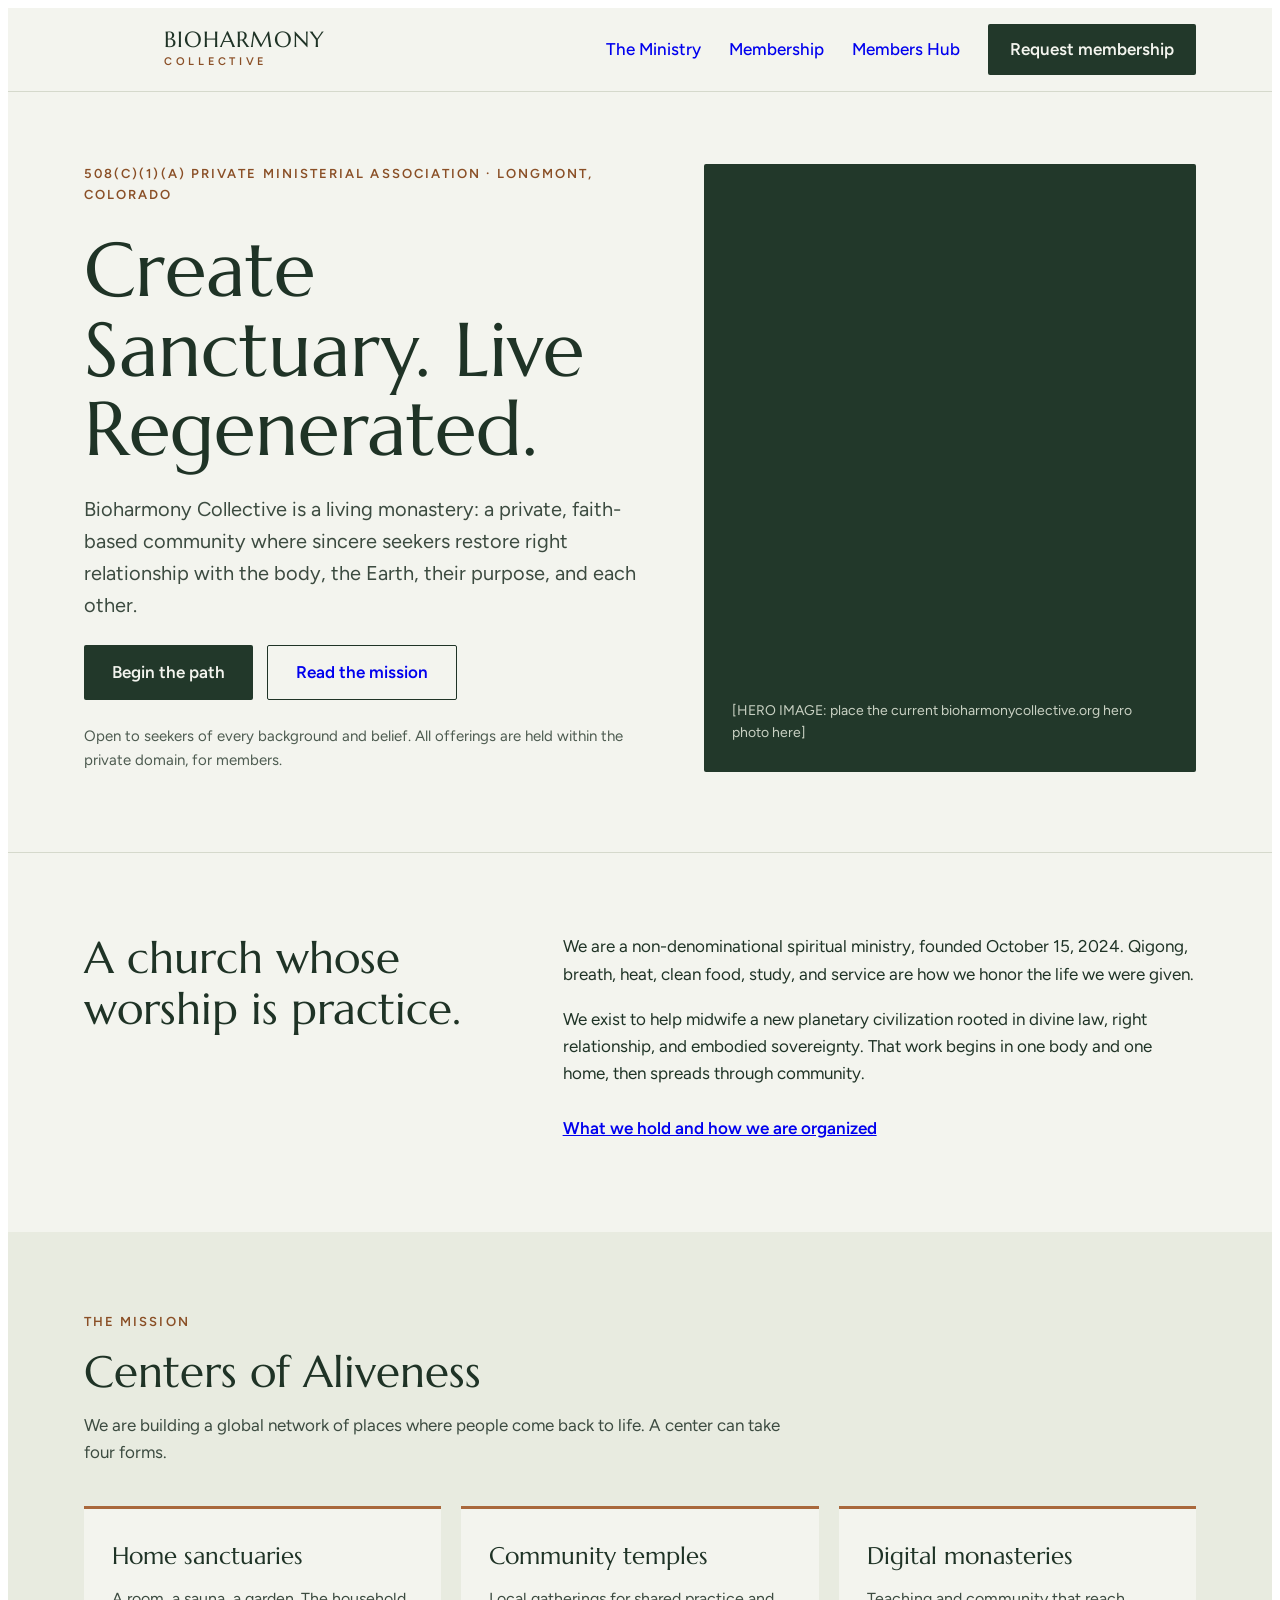
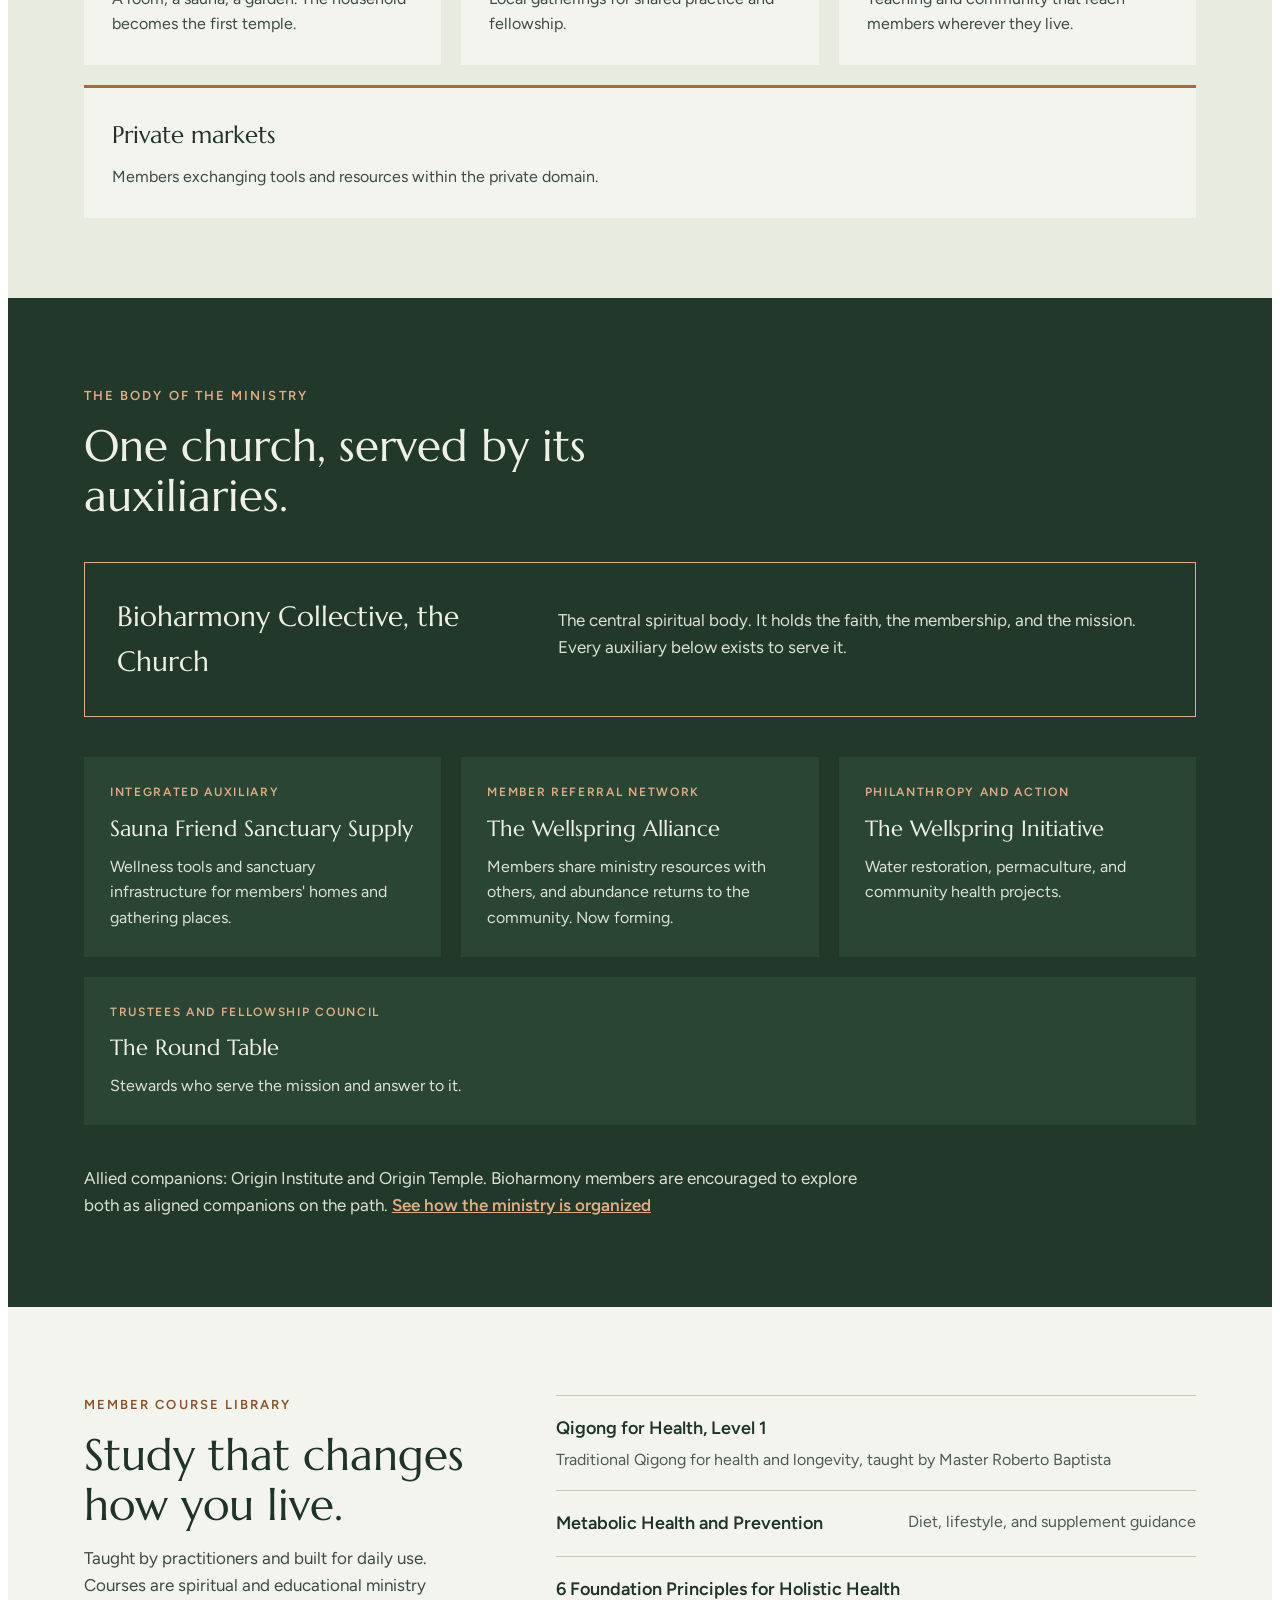
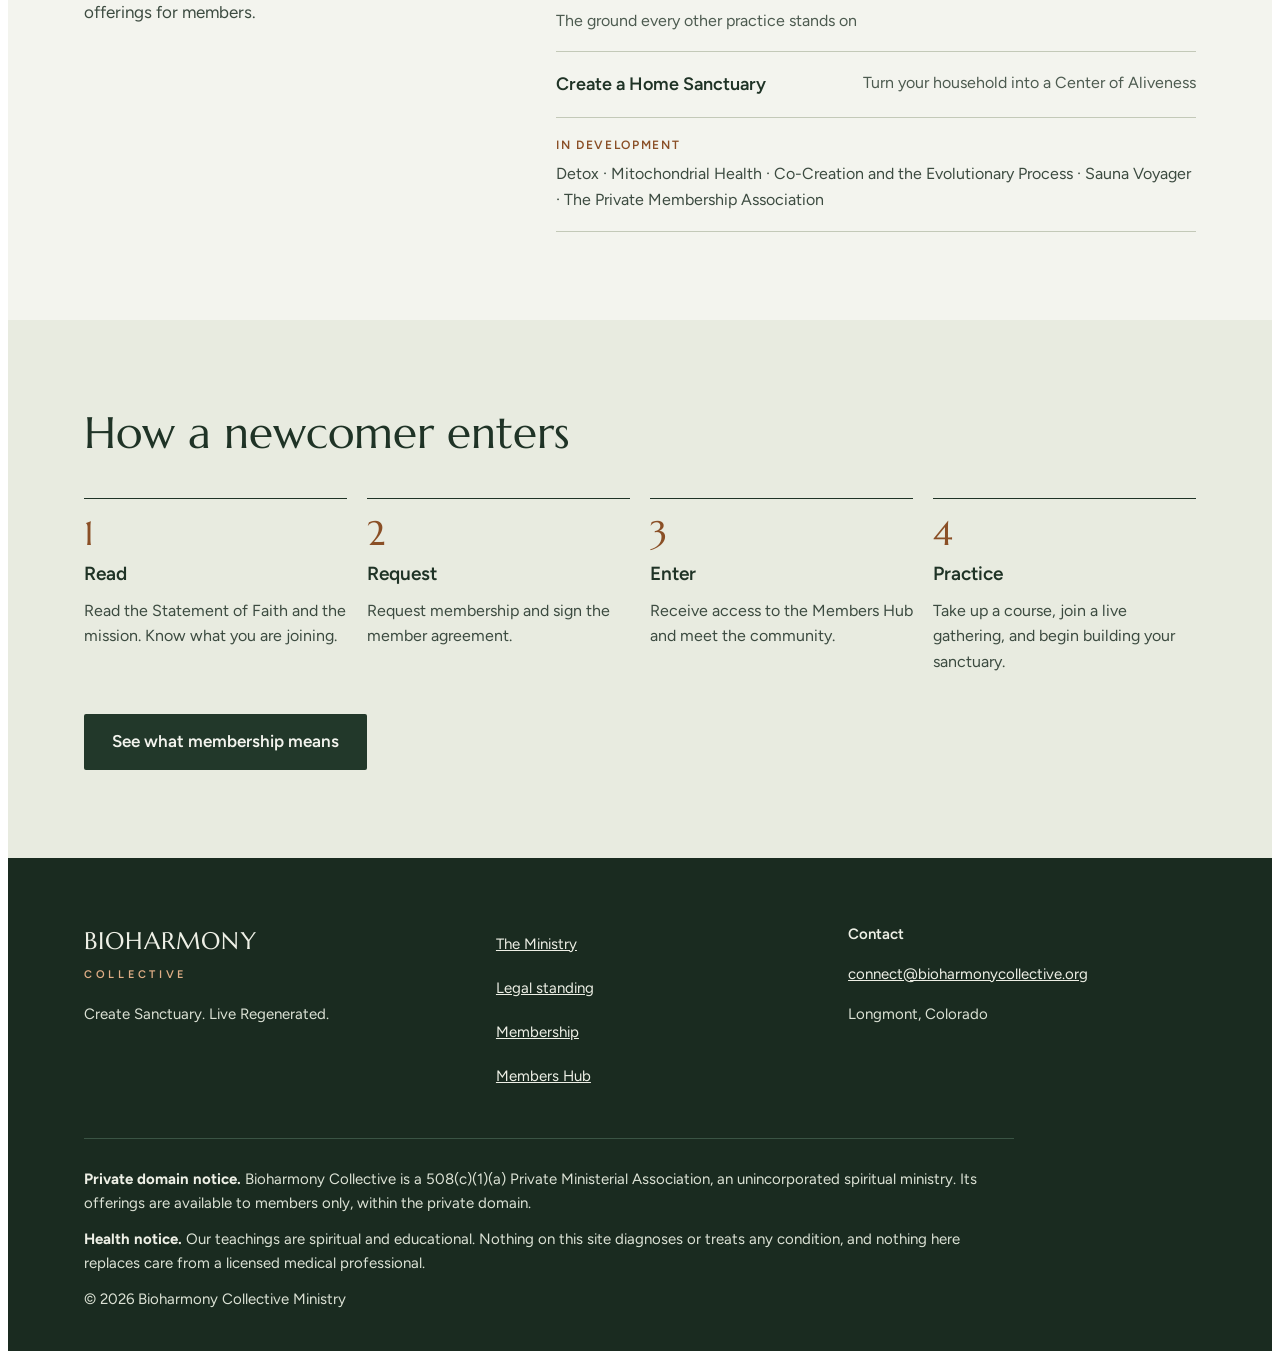
==== index.html @ bfe524b6 "Add Bioharmony Collective site pages and docs" ====
<!doctype html>
<html lang="en">
<head>
<meta charset="utf-8">
<meta name="viewport" content="width=device-width, initial-scale=1">
<title>Bioharmony Collective | Create Sanctuary. Live Regenerated.</title>
<meta name="robots" content="noindex">
<meta name="description" content="Bioharmony Collective is a 508(c)(1)(a) Private Ministerial Association in Longmont, Colorado: a living monastery for sincere seekers.">
<link rel="icon" type="image/png" href="assets/bhc-mark.png">
<link rel="preconnect" href="https://fonts.googleapis.com">
<link rel="preconnect" href="https://fonts.gstatic.com" crossorigin>
<link rel="stylesheet" href="https://fonts.googleapis.com/css2?family=Marcellus&family=Figtree:wght@400;500;600&display=swap">
<link rel="stylesheet" href="assets/site.css">
</head>
<body>
<div style="font-family: Figtree, 'Helvetica Neue', Arial, sans-serif; color: #1F3326; background: #F3F4EE; font-size: 17px; line-height: 1.6">

<header style="display: flex; flex-wrap: wrap; align-items: center; justify-content: space-between; gap: 12px 32px; padding: 16px 6%; border-bottom: 1px solid #D5D9CC">
<a href="index.html" style="display: flex; align-items: center; gap: 12px; text-decoration: none; min-height: 44px">
<img src="assets/bhc-mark.png" alt="" style="width: 68px; height: auto">
<span style="display: flex; flex-direction: column; gap: 2px">
<span style="font-family: Marcellus, Georgia, serif; font-size: 22px; letter-spacing: 0.05em; line-height: 1; color: #1F3326">BIOHARMONY</span>
<span style="font-size: 11px; font-weight: 600; letter-spacing: 0.34em; color: #8A4F26">COLLECTIVE</span>
</span>
</a>
<nav aria-label="Main" style="display: flex; flex-wrap: wrap; align-items: center; gap: 4px 28px">
<a href="ministry.html" style="padding: 12px 0; text-decoration: none; font-weight: 500">The Ministry</a>
<a href="membership.html" style="padding: 12px 0; text-decoration: none; font-weight: 500">Membership</a>
<a href="https://portal.bioharmonycollective.org" style="padding: 12px 0; text-decoration: none; font-weight: 500">Members Hub</a>
<a href="membership.html#request" style="padding: 12px 22px; text-decoration: none; font-weight: 600; background: #22382A; color: #F3F4EE; border-radius: 2px">Request membership</a>
</nav>
</header>

<section style="display: flex; flex-wrap: wrap; align-items: stretch; gap: 48px; padding: 72px 6% 80px">
<div style="flex: 1 1 460px; min-width: 0; display: flex; flex-direction: column; gap: 24px; justify-content: center">
<p style="margin: 0; font-size: 13px; font-weight: 600; letter-spacing: 0.16em; text-transform: uppercase; color: #8A4F26">508(c)(1)(a) Private Ministerial Association · Longmont, Colorado</p>
<h1 style="margin: 0; font-family: Marcellus, Georgia, serif; font-weight: 400; font-size: clamp(40px, 6vw, 76px); line-height: 1.05; text-wrap: balance">Create Sanctuary. Live Regenerated.</h1>
<p style="margin: 0; font-size: 20px; max-width: 34em; color: #3C4B40">Bioharmony Collective is a living monastery: a private, faith-based community where sincere seekers restore right relationship with the body, the Earth, their purpose, and each other.</p>
<div style="display: flex; flex-wrap: wrap; gap: 14px">
<a href="membership.html" style="padding: 14px 28px; text-decoration: none; font-weight: 600; background: #22382A; color: #F3F4EE; border-radius: 2px">Begin the path</a>
<a href="ministry.html" style="padding: 13px 28px; text-decoration: none; font-weight: 600; border: 1px solid #1F3326; border-radius: 2px">Read the mission</a>
</div>
<p style="margin: 0; font-size: 15px; color: #4D5B50; max-width: 36em">Open to seekers of every background and belief. All offerings are held within the private domain, for members.</p>
</div>
<div style="flex: 1 1 380px; min-width: 0; min-height: 440px; background: #22382A; border-radius: 2px; display: flex; align-items: flex-end; padding: 28px; box-sizing: border-box">
<p style="margin: 0; font-size: 14px; color: #C9D1C3">[HERO IMAGE: place the current bioharmonycollective.org hero photo here]</p>
</div>
</section>

<section style="display: flex; flex-wrap: wrap; gap: 32px 72px; padding: 80px 6%; border-top: 1px solid #D5D9CC">
<h2 style="flex: 1 1 320px; min-width: 0; margin: 0; font-family: Marcellus, Georgia, serif; font-weight: 400; font-size: clamp(30px, 3.6vw, 44px); line-height: 1.15; text-wrap: balance">A church whose worship is practice.</h2>
<div style="flex: 2 1 460px; min-width: 0; display: flex; flex-direction: column; gap: 18px; max-width: 40em">
<p style="margin: 0">We are a non-denominational spiritual ministry, founded October 15, 2024. Qigong, breath, heat, clean food, study, and service are how we honor the life we were given.</p>
<p style="margin: 0">We exist to help midwife a new planetary civilization rooted in divine law, right relationship, and embodied sovereignty. That work begins in one body and one home, then spreads through community.</p>
<a href="ministry.html" style="font-weight: 600; padding: 10px 0">What we hold and how we are organized</a>
</div>
</section>

<section style="padding: 80px 6%; background: #E8EBE0; display: flex; flex-direction: column; gap: 40px">
<div style="display: flex; flex-direction: column; gap: 14px; max-width: 42em">
<p style="margin: 0; font-size: 13px; font-weight: 600; letter-spacing: 0.16em; text-transform: uppercase; color: #8A4F26">The mission</p>
<h2 style="margin: 0; font-family: Marcellus, Georgia, serif; font-weight: 400; font-size: clamp(30px, 3.6vw, 44px); line-height: 1.15">Centers of Aliveness</h2>
<p style="margin: 0; color: #3C4B40">We are building a global network of places where people come back to life. A center can take four forms.</p>
</div>
<div style="display: flex; flex-wrap: wrap; gap: 20px">
<div style="flex: 1 1 230px; min-width: 0; background: #F3F4EE; padding: 28px; border-top: 3px solid #A9683C; display: flex; flex-direction: column; gap: 10px">
<h3 style="margin: 0; font-family: Marcellus, Georgia, serif; font-weight: 400; font-size: 24px">Home sanctuaries</h3>
<p style="margin: 0; font-size: 16px; color: #3C4B40">A room, a sauna, a garden. The household becomes the first temple.</p>
</div>
<div style="flex: 1 1 230px; min-width: 0; background: #F3F4EE; padding: 28px; border-top: 3px solid #A9683C; display: flex; flex-direction: column; gap: 10px">
<h3 style="margin: 0; font-family: Marcellus, Georgia, serif; font-weight: 400; font-size: 24px">Community temples</h3>
<p style="margin: 0; font-size: 16px; color: #3C4B40">Local gatherings for shared practice and fellowship.</p>
</div>
<div style="flex: 1 1 230px; min-width: 0; background: #F3F4EE; padding: 28px; border-top: 3px solid #A9683C; display: flex; flex-direction: column; gap: 10px">
<h3 style="margin: 0; font-family: Marcellus, Georgia, serif; font-weight: 400; font-size: 24px">Digital monasteries</h3>
<p style="margin: 0; font-size: 16px; color: #3C4B40">Teaching and community that reach members wherever they live.</p>
</div>
<div style="flex: 1 1 230px; min-width: 0; background: #F3F4EE; padding: 28px; border-top: 3px solid #A9683C; display: flex; flex-direction: column; gap: 10px">
<h3 style="margin: 0; font-family: Marcellus, Georgia, serif; font-weight: 400; font-size: 24px">Private markets</h3>
<p style="margin: 0; font-size: 16px; color: #3C4B40">Members exchanging tools and resources within the private domain.</p>
</div>
</div>
</section>

<section style="padding: 88px 6%; background: #22382A; color: #EEF0E6; display: flex; flex-direction: column; gap: 40px">
<div style="display: flex; flex-direction: column; gap: 14px; max-width: 42em">
<p style="margin: 0; font-size: 13px; font-weight: 600; letter-spacing: 0.16em; text-transform: uppercase; color: #E0AE86">The body of the ministry</p>
<h2 style="margin: 0; font-family: Marcellus, Georgia, serif; font-weight: 400; font-size: clamp(30px, 3.6vw, 44px); line-height: 1.15">One church, served by its auxiliaries.</h2>
</div>
<div style="border: 1px solid #E0AE86; padding: 32px; display: flex; flex-wrap: wrap; gap: 12px 48px; align-items: baseline">
<h3 style="flex: 1 1 280px; min-width: 0; margin: 0; font-family: Marcellus, Georgia, serif; font-weight: 400; font-size: 28px">Bioharmony Collective, the Church</h3>
<p style="flex: 2 1 380px; min-width: 0; margin: 0; color: #DCE2D5">The central spiritual body. It holds the faith, the membership, and the mission. Every auxiliary below exists to serve it.</p>
</div>
<div style="display: flex; flex-wrap: wrap; gap: 20px">
<div style="flex: 1 1 240px; min-width: 0; background: #2B4534; padding: 26px; display: flex; flex-direction: column; gap: 8px">
<p style="margin: 0; font-size: 12px; font-weight: 600; letter-spacing: 0.14em; text-transform: uppercase; color: #E0AE86">Integrated auxiliary</p>
<h3 style="margin: 0; font-family: Marcellus, Georgia, serif; font-weight: 400; font-size: 22px">Sauna Friend Sanctuary Supply</h3>
<p style="margin: 0; font-size: 16px; color: #DCE2D5">Wellness tools and sanctuary infrastructure for members' homes and gathering places.</p>
</div>
<div style="flex: 1 1 240px; min-width: 0; background: #2B4534; padding: 26px; display: flex; flex-direction: column; gap: 8px">
<p style="margin: 0; font-size: 12px; font-weight: 600; letter-spacing: 0.14em; text-transform: uppercase; color: #E0AE86">Member referral network</p>
<h3 style="margin: 0; font-family: Marcellus, Georgia, serif; font-weight: 400; font-size: 22px">The Wellspring Alliance</h3>
<p style="margin: 0; font-size: 16px; color: #DCE2D5">Members share ministry resources with others, and abundance returns to the community. Now forming.</p>
</div>
<div style="flex: 1 1 240px; min-width: 0; background: #2B4534; padding: 26px; display: flex; flex-direction: column; gap: 8px">
<p style="margin: 0; font-size: 12px; font-weight: 600; letter-spacing: 0.14em; text-transform: uppercase; color: #E0AE86">Philanthropy and action</p>
<h3 style="margin: 0; font-family: Marcellus, Georgia, serif; font-weight: 400; font-size: 22px">The Wellspring Initiative</h3>
<p style="margin: 0; font-size: 16px; color: #DCE2D5">Water restoration, permaculture, and community health projects.</p>
</div>
<div style="flex: 1 1 240px; min-width: 0; background: #2B4534; padding: 26px; display: flex; flex-direction: column; gap: 8px">
<p style="margin: 0; font-size: 12px; font-weight: 600; letter-spacing: 0.14em; text-transform: uppercase; color: #E0AE86">Trustees and Fellowship Council</p>
<h3 style="margin: 0; font-family: Marcellus, Georgia, serif; font-weight: 400; font-size: 22px">The Round Table</h3>
<p style="margin: 0; font-size: 16px; color: #DCE2D5">Stewards who serve the mission and answer to it.</p>
</div>
</div>
<p style="margin: 0; max-width: 46em; color: #DCE2D5">Allied companions: Origin Institute and Origin Temple. Bioharmony members are encouraged to explore both as aligned companions on the path. <a href="ministry.html#structure" style="color: #E0AE86; font-weight: 600">See how the ministry is organized</a></p>
</section>

<section style="display: flex; flex-wrap: wrap; gap: 40px 72px; padding: 88px 6%">
<div style="flex: 1 1 320px; min-width: 0; display: flex; flex-direction: column; gap: 14px">
<p style="margin: 0; font-size: 13px; font-weight: 600; letter-spacing: 0.16em; text-transform: uppercase; color: #8A4F26">Member course library</p>
<h2 style="margin: 0; font-family: Marcellus, Georgia, serif; font-weight: 400; font-size: clamp(30px, 3.6vw, 44px); line-height: 1.15; text-wrap: balance">Study that changes how you live.</h2>
<p style="margin: 0; color: #3C4B40">Taught by practitioners and built for daily use. Courses are spiritual and educational ministry offerings for members.</p>
</div>
<div style="flex: 2 1 480px; min-width: 0; display: flex; flex-direction: column">
<div style="display: flex; flex-wrap: wrap; justify-content: space-between; gap: 4px 24px; padding: 18px 0; border-top: 1px solid #C3C9B8">
<h3 style="margin: 0; font-size: 18px; font-weight: 600">Qigong for Health, Level 1</h3>
<p style="margin: 0; font-size: 16px; color: #4D5B50">Traditional Qigong for health and longevity, taught by Master Roberto Baptista</p>
</div>
<div style="display: flex; flex-wrap: wrap; justify-content: space-between; gap: 4px 24px; padding: 18px 0; border-top: 1px solid #C3C9B8">
<h3 style="margin: 0; font-size: 18px; font-weight: 600">Metabolic Health and Prevention</h3>
<p style="margin: 0; font-size: 16px; color: #4D5B50">Diet, lifestyle, and supplement guidance</p>
</div>
<div style="display: flex; flex-wrap: wrap; justify-content: space-between; gap: 4px 24px; padding: 18px 0; border-top: 1px solid #C3C9B8">
<h3 style="margin: 0; font-size: 18px; font-weight: 600">6 Foundation Principles for Holistic Health</h3>
<p style="margin: 0; font-size: 16px; color: #4D5B50">The ground every other practice stands on</p>
</div>
<div style="display: flex; flex-wrap: wrap; justify-content: space-between; gap: 4px 24px; padding: 18px 0; border-top: 1px solid #C3C9B8">
<h3 style="margin: 0; font-size: 18px; font-weight: 600">Create a Home Sanctuary</h3>
<p style="margin: 0; font-size: 16px; color: #4D5B50">Turn your household into a Center of Aliveness</p>
</div>
<div style="display: flex; flex-direction: column; gap: 6px; padding: 18px 0; border-top: 1px solid #C3C9B8; border-bottom: 1px solid #C3C9B8">
<p style="margin: 0; font-size: 12px; font-weight: 600; letter-spacing: 0.14em; text-transform: uppercase; color: #8A4F26">In development</p>
<p style="margin: 0; font-size: 16px; color: #3C4B40">Detox · Mitochondrial Health · Co-Creation and the Evolutionary Process · Sauna Voyager · The Private Membership Association</p>
</div>
</div>
</section>

<section style="padding: 88px 6%; background: #E8EBE0; display: flex; flex-direction: column; gap: 40px">
<h2 style="margin: 0; font-family: Marcellus, Georgia, serif; font-weight: 400; font-size: clamp(30px, 3.6vw, 44px); line-height: 1.15">How a newcomer enters</h2>
<ol style="margin: 0; padding: 0; list-style: none; display: flex; flex-wrap: wrap; gap: 20px">
<li style="flex: 1 1 230px; min-width: 0; display: flex; flex-direction: column; gap: 8px; border-top: 1px solid #1F3326; padding-top: 18px">
<span style="font-family: Marcellus, Georgia, serif; font-size: 34px; color: #8A4F26; line-height: 1">1</span>
<h3 style="margin: 0; font-size: 19px; font-weight: 600">Read</h3>
<p style="margin: 0; font-size: 16px; color: #3C4B40">Read the Statement of Faith and the mission. Know what you are joining.</p>
</li>
<li style="flex: 1 1 230px; min-width: 0; display: flex; flex-direction: column; gap: 8px; border-top: 1px solid #1F3326; padding-top: 18px">
<span style="font-family: Marcellus, Georgia, serif; font-size: 34px; color: #8A4F26; line-height: 1">2</span>
<h3 style="margin: 0; font-size: 19px; font-weight: 600">Request</h3>
<p style="margin: 0; font-size: 16px; color: #3C4B40">Request membership and sign the member agreement.</p>
</li>
<li style="flex: 1 1 230px; min-width: 0; display: flex; flex-direction: column; gap: 8px; border-top: 1px solid #1F3326; padding-top: 18px">
<span style="font-family: Marcellus, Georgia, serif; font-size: 34px; color: #8A4F26; line-height: 1">3</span>
<h3 style="margin: 0; font-size: 19px; font-weight: 600">Enter</h3>
<p style="margin: 0; font-size: 16px; color: #3C4B40">Receive access to the Members Hub and meet the community.</p>
</li>
<li style="flex: 1 1 230px; min-width: 0; display: flex; flex-direction: column; gap: 8px; border-top: 1px solid #1F3326; padding-top: 18px">
<span style="font-family: Marcellus, Georgia, serif; font-size: 34px; color: #8A4F26; line-height: 1">4</span>
<h3 style="margin: 0; font-size: 19px; font-weight: 600">Practice</h3>
<p style="margin: 0; font-size: 16px; color: #3C4B40">Take up a course, join a live gathering, and begin building your sanctuary.</p>
</li>
</ol>
<div>
<a href="membership.html" style="display: inline-block; padding: 14px 28px; text-decoration: none; font-weight: 600; background: #22382A; color: #F3F4EE; border-radius: 2px">See what membership means</a>
</div>
</section>

<footer style="padding: 64px 6% 40px; background: #1A2B20; color: #DCE2D5; display: flex; flex-direction: column; gap: 40px; font-size: 15px">
<div style="display: flex; flex-wrap: wrap; gap: 32px 64px">
<div style="flex: 1 1 240px; min-width: 0; display: flex; flex-direction: column; gap: 6px">
<span style="font-family: Marcellus, Georgia, serif; font-size: 24px; letter-spacing: 0.05em; color: #EEF0E6">BIOHARMONY</span>
<span style="font-size: 11px; font-weight: 600; letter-spacing: 0.34em; color: #E0AE86">COLLECTIVE</span>
<p style="margin: 12px 0 0">Create Sanctuary. Live Regenerated.</p>
</div>
<nav aria-label="Footer" style="flex: 1 1 180px; min-width: 0; display: flex; flex-direction: column">
<a href="ministry.html" style="color: #EEF0E6; padding: 10px 0">The Ministry</a>
<a href="ministry.html#standing" style="color: #EEF0E6; padding: 10px 0">Legal standing</a>
<a href="membership.html" style="color: #EEF0E6; padding: 10px 0">Membership</a>
<a href="https://portal.bioharmonycollective.org" style="color: #EEF0E6; padding: 10px 0">Members Hub</a>
</nav>
<div style="flex: 1 1 240px; min-width: 0; display: flex; flex-direction: column; gap: 6px">
<p style="margin: 0; color: #EEF0E6; font-weight: 600">Contact</p>
<a href="mailto:connect@bioharmonycollective.org" style="color: #EEF0E6; padding: 10px 0">connect@bioharmonycollective.org</a>
<p style="margin: 0">Longmont, Colorado</p>
</div>
</div>
<div style="display: flex; flex-direction: column; gap: 12px; border-top: 1px solid #3A5444; padding-top: 28px; max-width: 62em">
<p style="margin: 0"><strong style="color: #EEF0E6">Private domain notice.</strong> Bioharmony Collective is a 508(c)(1)(a) Private Ministerial Association, an unincorporated spiritual ministry. Its offerings are available to members only, within the private domain.</p>
<p style="margin: 0"><strong style="color: #EEF0E6">Health notice.</strong> Our teachings are spiritual and educational. Nothing on this site diagnoses or treats any condition, and nothing here replaces care from a licensed medical professional.</p>
<p style="margin: 0">© 2026 Bioharmony Collective Ministry</p>
</div>
</footer>

</div>
</body>
</html>
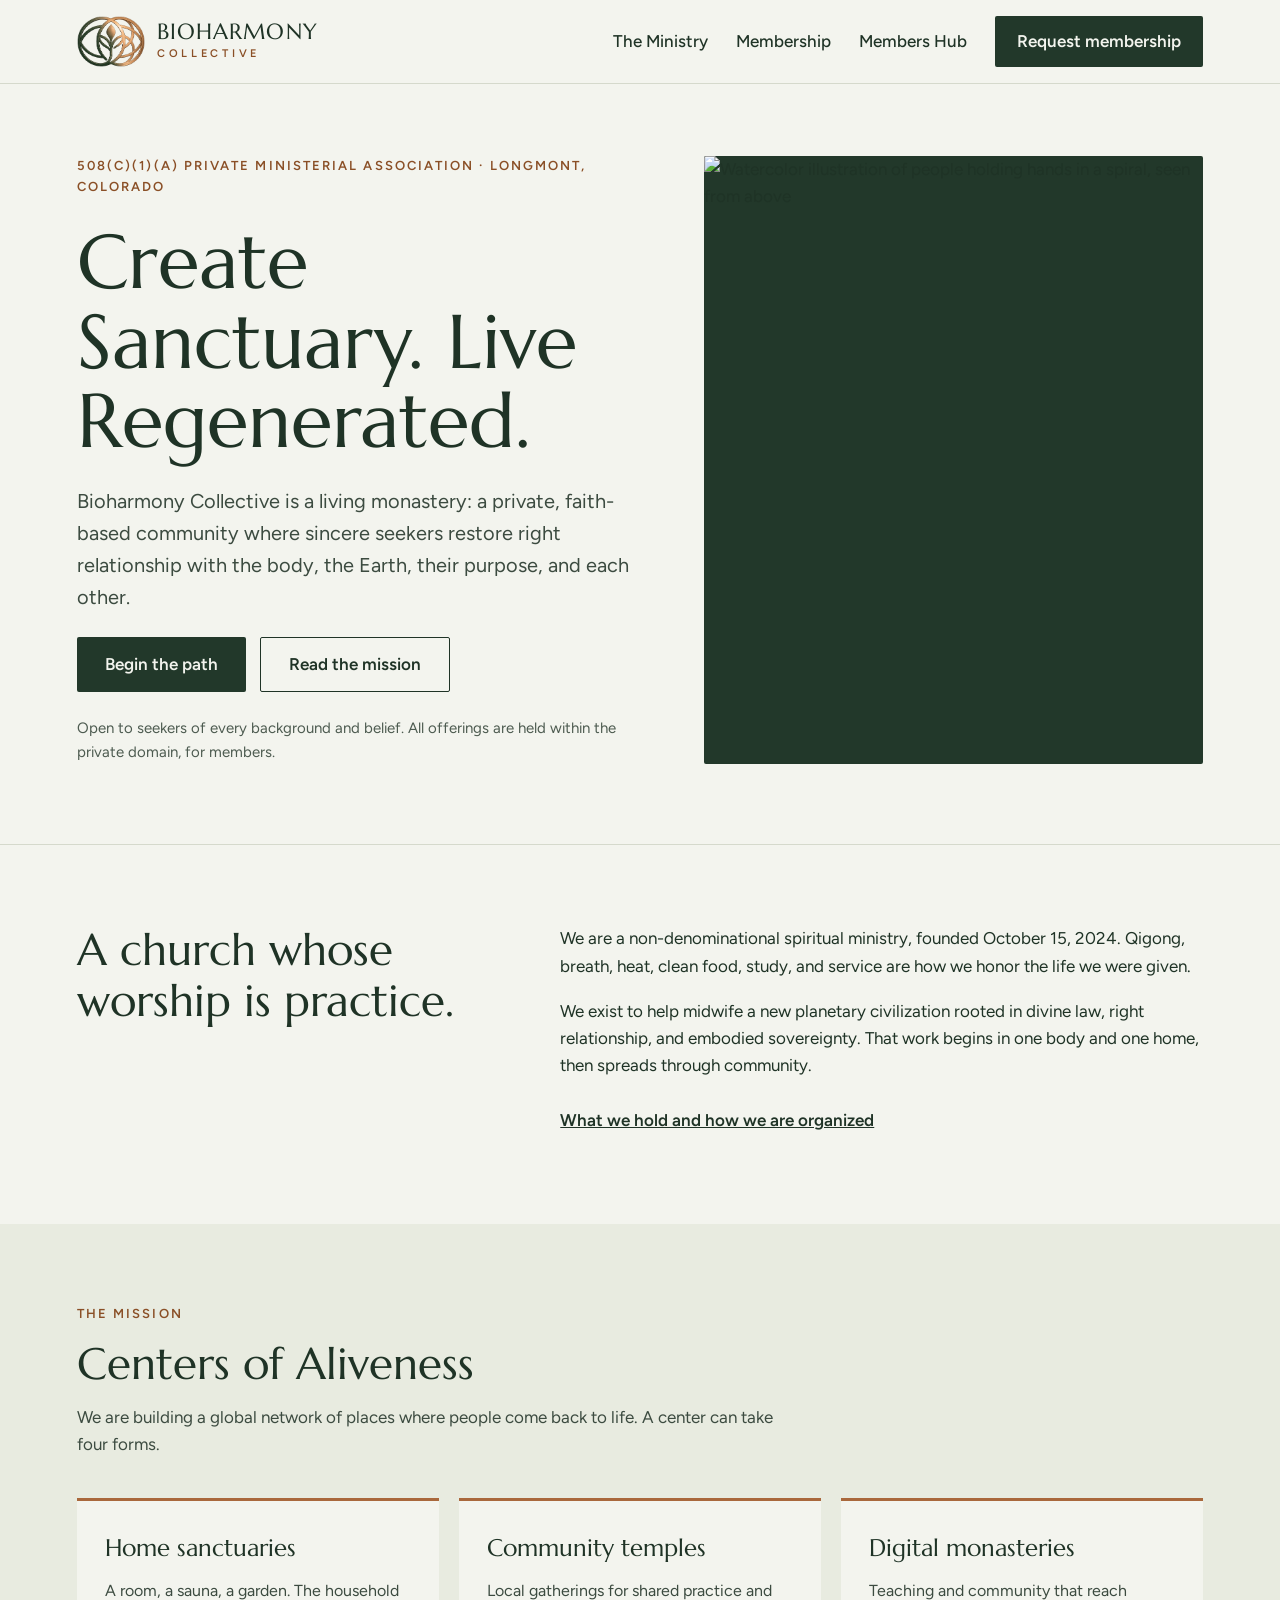
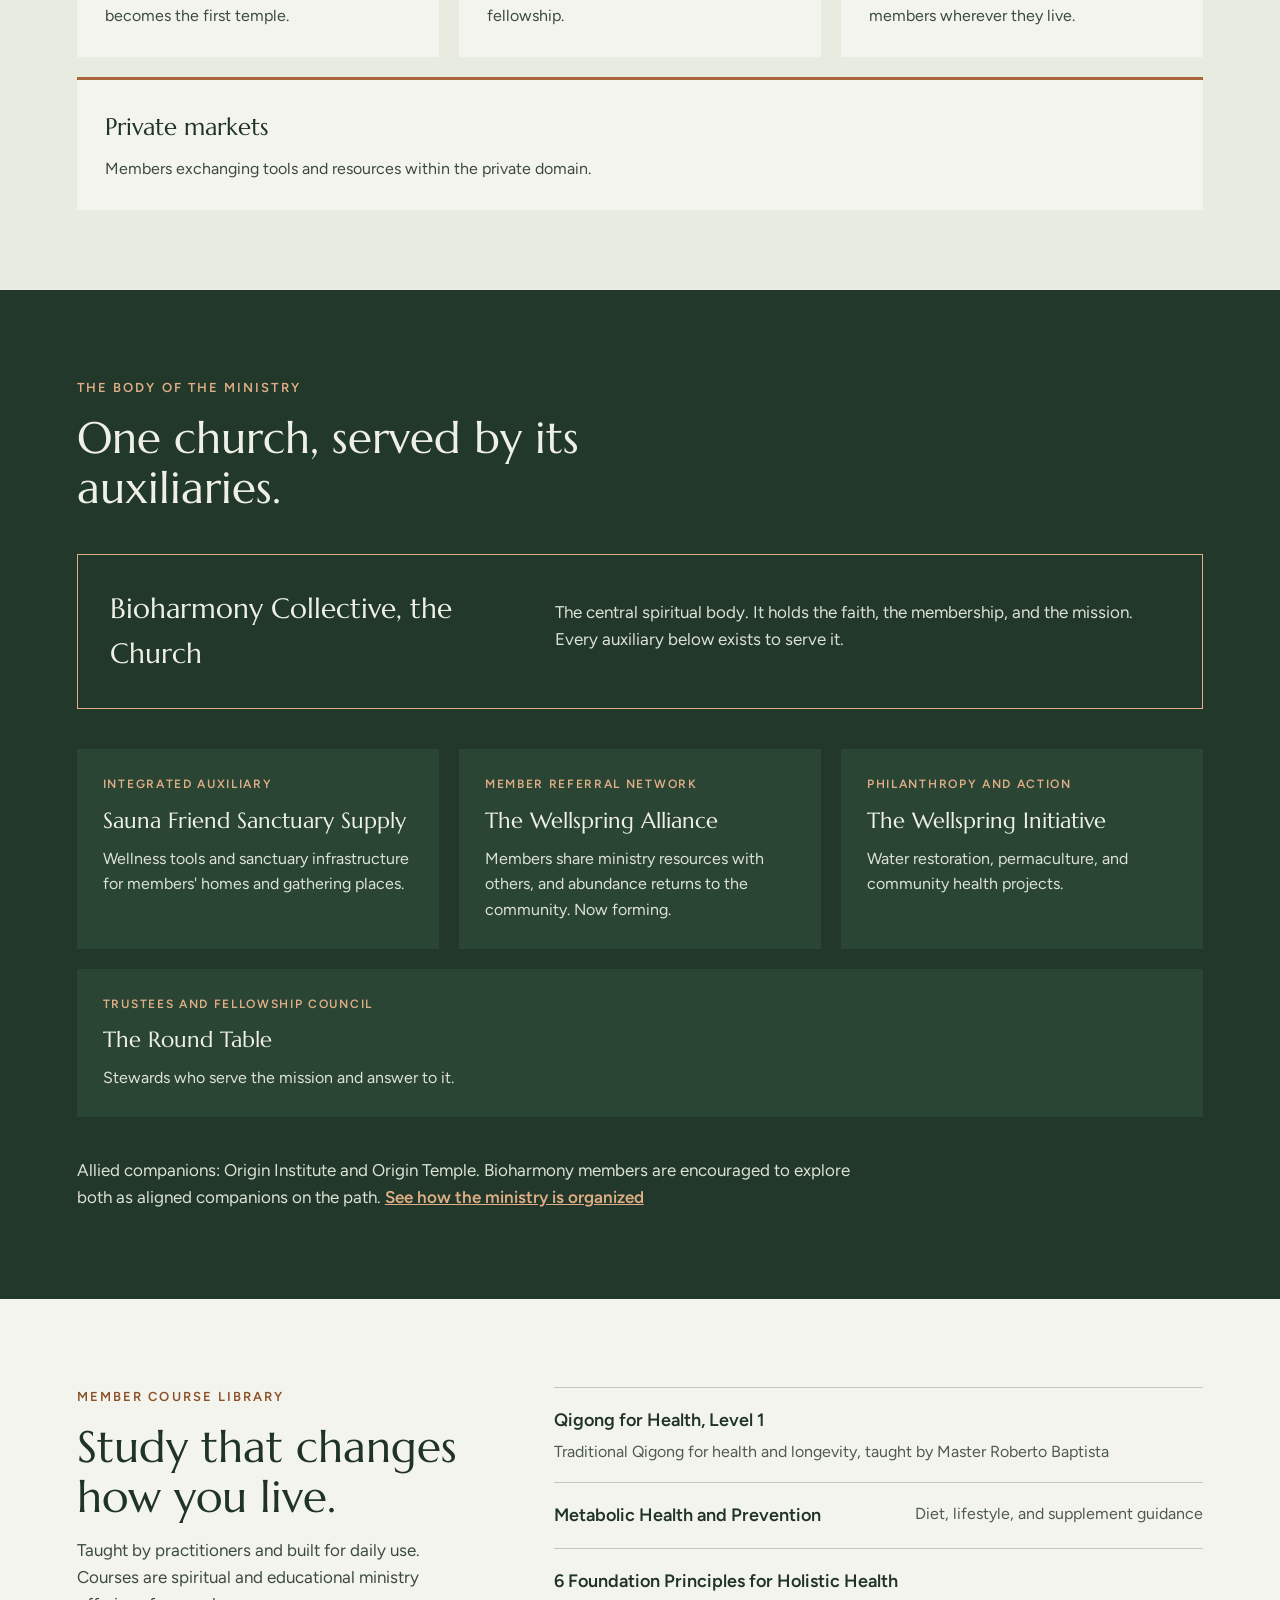
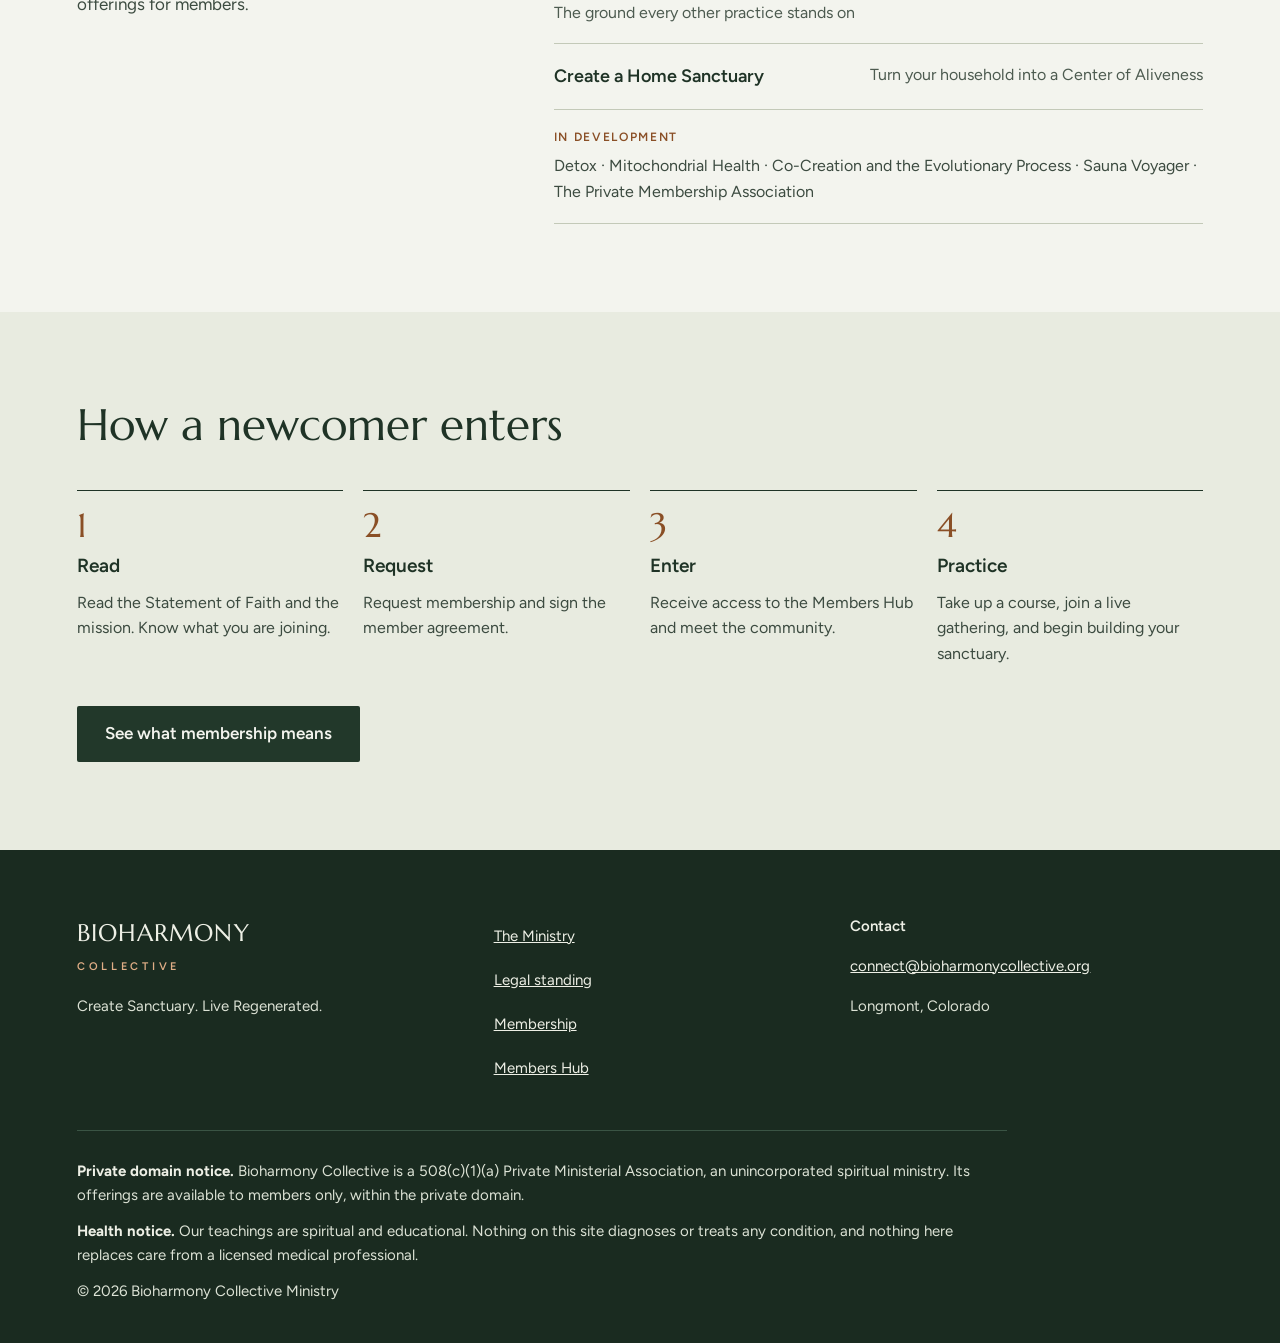
==== commit 2e68b5db: "Add hero photo, embed GHL membership form, clear placeholders, allow indexing" ====
--- a/index.html
+++ b/index.html
@@ -4,7 +4,6 @@
 <meta charset="utf-8">
 <meta name="viewport" content="width=device-width, initial-scale=1">
 <title>Bioharmony Collective | Create Sanctuary. Live Regenerated.</title>
-<meta name="robots" content="noindex">
 <meta name="description" content="Bioharmony Collective is a 508(c)(1)(a) Private Ministerial Association in Longmont, Colorado: a living monastery for sincere seekers.">
 <link rel="icon" type="image/png" href="assets/bhc-mark.png">
 <link rel="preconnect" href="https://fonts.googleapis.com">
@@ -42,8 +41,8 @@
 </div>
 <p style="margin: 0; font-size: 15px; color: #4D5B50; max-width: 36em">Open to seekers of every background and belief. All offerings are held within the private domain, for members.</p>
 </div>
-<div style="flex: 1 1 380px; min-width: 0; min-height: 440px; background: #22382A; border-radius: 2px; display: flex; align-items: flex-end; padding: 28px; box-sizing: border-box">
-<p style="margin: 0; font-size: 14px; color: #C9D1C3">[HERO IMAGE: place the current bioharmonycollective.org hero photo here]</p>
+<div style="flex: 1 1 380px; min-width: 0; min-height: 440px; background: #22382A; border-radius: 2px; overflow: hidden; position: relative">
+<img src="assets/hero.jpg" alt="Watercolor illustration of people holding hands in a spiral, seen from above" width="1568" height="764" style="position: absolute; inset: 0; width: 100%; height: 100%; object-fit: cover; object-position: 50% 50%">
 </div>
 </section>
 
--- a/assets/site.css
+++ b/assets/site.css
@@ -0,0 +1,8 @@
+/* Bioharmony Collective. Page basics only: layout and color live inline in each page. */
+html { scroll-behavior: smooth; }
+body { margin: 0; background: #F3F4EE; }
+img { max-width: 100%; }
+a { color: #1F3326; }
+a:hover { color: #8A4F26; }
+a:focus-visible, button:focus-visible, input:focus-visible, textarea:focus-visible { outline: 3px solid #A9683C; outline-offset: 2px; }
+@media (prefers-reduced-motion: reduce) { html { scroll-behavior: auto; } }
